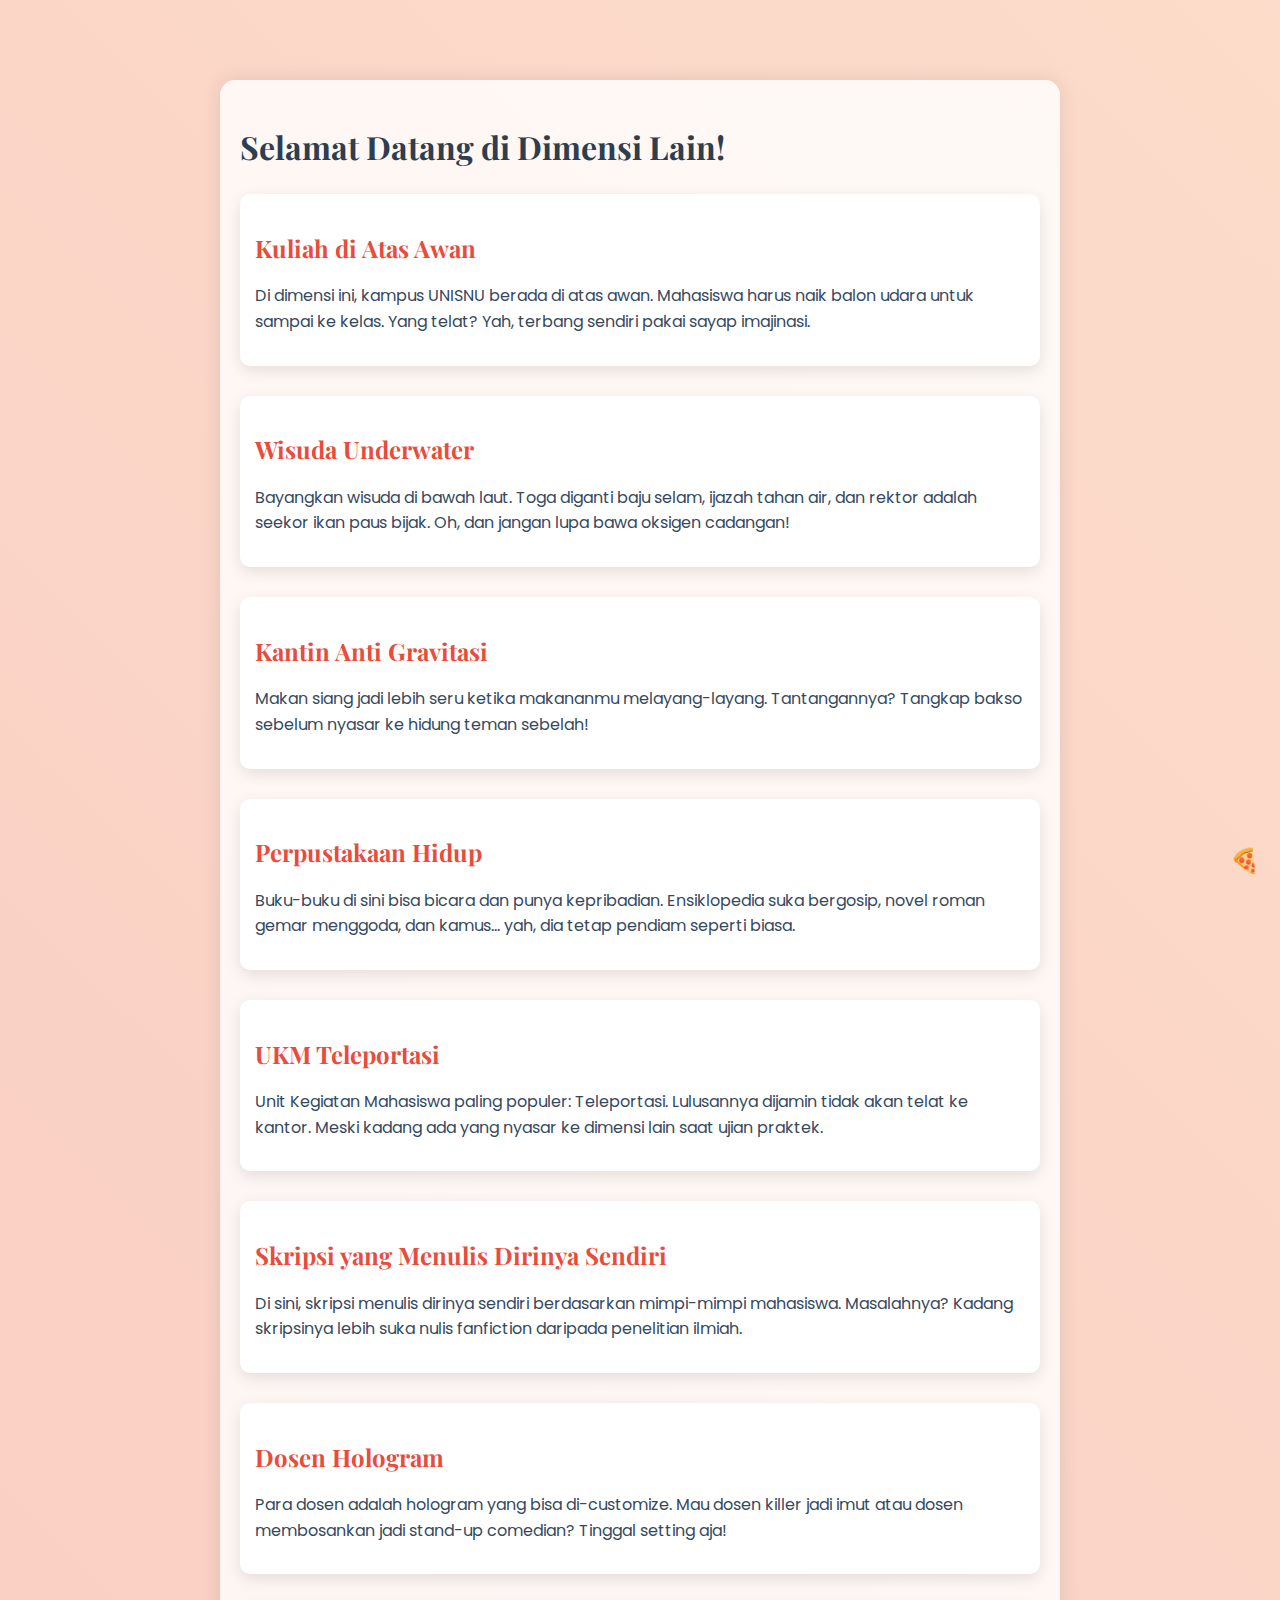
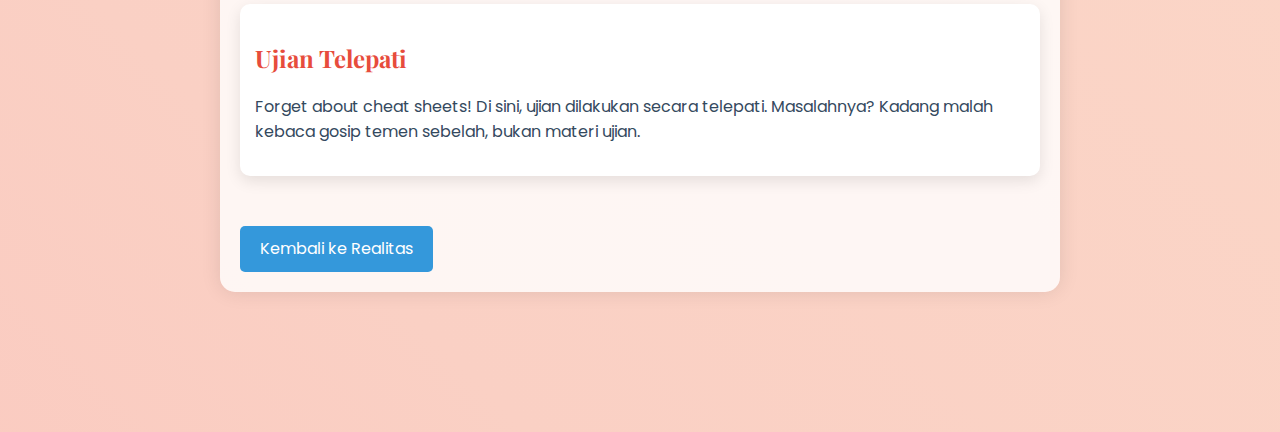
==== dimensi.html @ 14f24b8b "Add files via upload" ====
<!DOCTYPE html>
<html lang="id">
<head>
    <meta charset="UTF-8">
    <meta name="viewport" content="width=device-width, initial-scale=1.0">
    <title>Dimensi Lain Wisnu Hidayat</title>
    <link href="https://fonts.googleapis.com/css2?family=Poppins:wght@400;600&family=Playfair+Display:wght@700&display=swap" rel="stylesheet">
    <link rel="stylesheet" href="https://cdnjs.cloudflare.com/ajax/libs/font-awesome/6.0.0-beta3/css/all.min.css">
    <link rel="stylesheet" href="styles.css">
    <style>
        body {
            background: linear-gradient(45deg, #ff9a9e, #fad0c4, #ffecd2);
            animation: gradientBG 15s ease infinite;
            background-size: 400% 400%;
        }
        @keyframes gradientBG {
            0% {background-position: 0% 50%;}
            50% {background-position: 100% 50%;}
            100% {background-position: 0% 50%;}
        }
        .dimension-content {
            max-width: 800px;
            margin: 80px auto;
            padding: 20px;
            background-color: rgba(255, 255, 255, 0.8);
            border-radius: 15px;
            box-shadow: 0 0 20px rgba(0,0,0,0.1);
        }
        .dimension-item {
            margin-bottom: 30px;
            padding: 15px;
            background-color: #fff;
            border-radius: 10px;
            box-shadow: 0 5px 15px rgba(0,0,0,0.1);
            transition: all 0.3s ease;
            cursor: pointer;
        }
        .dimension-item:hover {
            transform: translateY(-5px) rotate(2deg);
            box-shadow: 0 10px 20px rgba(0,0,0,0.15);
        }
        .back-button {
            display: inline-block;
            margin-top: 20px;
            padding: 10px 20px;
            background-color: #3498db;
            color: #fff;
            text-decoration: none;
            border-radius: 5px;
            transition: all 0.3s ease;
        }
        .back-button:hover {
            background-color: #2980b9;
            transform: scale(1.05);
        }
        .dimension-item h2 {
            color: #e74c3c;
            margin-bottom: 10px;
        }
        .dimension-item p {
            color: #34495e;
        }
        .easter-egg {
            position: fixed;
            bottom: 20px;
            right: 20px;
            font-size: 24px;
            cursor: pointer;
        }
        .hidden-message {
            display: none;
            position: fixed;
            top: 50%;
            left: 50%;
            transform: translate(-50%, -50%);
            background-color: rgba(0, 0, 0, 0.8);
            color: #fff;
            padding: 20px;
            border-radius: 10px;
            font-size: 18px;
            text-align: center;
        }
    </style>
</head>
<body>
    <div class="dimension-content">
        <h1>Selamat Datang di Dimensi Lain!</h1>
        
        <div class="dimension-item" onclick="toggleEffect(this)">
            <h2>Kuliah di Atas Awan</h2>
            <p>Di dimensi ini, kampus UNISNU berada di atas awan. Mahasiswa harus naik balon udara untuk sampai ke kelas. Yang telat? Yah, terbang sendiri pakai sayap imajinasi.</p>
        </div>
        
        <div class="dimension-item" onclick="toggleEffect(this)">
            <h2>Wisuda Underwater</h2>
            <p>Bayangkan wisuda di bawah laut. Toga diganti baju selam, ijazah tahan air, dan rektor adalah seekor ikan paus bijak. Oh, dan jangan lupa bawa oksigen cadangan!</p>
        </div>
        
        <div class="dimension-item" onclick="toggleEffect(this)">
            <h2>Kantin Anti Gravitasi</h2>
            <p>Makan siang jadi lebih seru ketika makananmu melayang-layang. Tantangannya? Tangkap bakso sebelum nyasar ke hidung teman sebelah!</p>
        </div>
        
        <div class="dimension-item" onclick="toggleEffect(this)">
            <h2>Perpustakaan Hidup</h2>
            <p>Buku-buku di sini bisa bicara dan punya kepribadian. Ensiklopedia suka bergosip, novel roman gemar menggoda, dan kamus... yah, dia tetap pendiam seperti biasa.</p>
        </div>
        
        <div class="dimension-item" onclick="toggleEffect(this)">
            <h2>UKM Teleportasi</h2>
            <p>Unit Kegiatan Mahasiswa paling populer: Teleportasi. Lulusannya dijamin tidak akan telat ke kantor. Meski kadang ada yang nyasar ke dimensi lain saat ujian praktek.</p>
        </div>
        
        <div class="dimension-item" onclick="toggleEffect(this)">
            <h2>Skripsi yang Menulis Dirinya Sendiri</h2>
            <p>Di sini, skripsi menulis dirinya sendiri berdasarkan mimpi-mimpi mahasiswa. Masalahnya? Kadang skripsinya lebih suka nulis fanfiction daripada penelitian ilmiah.</p>
        </div>

        <div class="dimension-item" onclick="toggleEffect(this)">
            <h2>Dosen Hologram</h2>
            <p>Para dosen adalah hologram yang bisa di-customize. Mau dosen killer jadi imut atau dosen membosankan jadi stand-up comedian? Tinggal setting aja!</p>
        </div>

        <div class="dimension-item" onclick="toggleEffect(this)">
            <h2>Ujian Telepati</h2>
            <p>Forget about cheat sheets! Di sini, ujian dilakukan secara telepati. Masalahnya? Kadang malah kebaca gosip temen sebelah, bukan materi ujian.</p>
        </div>
        
        <a href="index.html" class="back-button">Kembali ke Realitas</a>
    </div>

    <div class="easter-egg" onclick="showEasterEgg()">🍕</div>
    <div class="hidden-message" id="easterEggMessage">Selamat! Anda menemukan pizza dimensi lain. Rasanya? Bayangkan perpaduan antara indomie, durian, dan es krim vanilla. Enak? Mungkin. Aneh? Pasti.</div>

    <script>
        function toggleEffect(element) {
            element.style.transform = element.style.transform === 'scale(1.1) rotate(5deg)' 
                ? 'scale(1) rotate(0deg)' 
                : 'scale(1.1) rotate(5deg)';
            
            // Mengubah warna latar belakang secara acak
            element.style.backgroundColor = getRandomColor();
        }

        function getRandomColor() {
            const letters = '0123456789ABCDEF';
            let color = '#';
            for (let i = 0; i < 6; i++) {
                color += letters[Math.floor(Math.random() * 16)];
            }
            return color;
        }

        function showEasterEgg() {
            const message = document.getElementById('easterEggMessage');
            message.style.display = 'block';
            setTimeout(() => {
                message.style.display = 'none';
            }, 5000);
        }

        // Efek hover untuk item dimensi
        document.querySelectorAll('.dimension-item').forEach(item => {
            item.addEventListener('mouseover', () => {
                item.style.transform = 'scale(1.05) rotate(2deg)';
            });
            item.addEventListener('mouseout', () => {
                item.style.transform = 'scale(1) rotate(0deg)';
            });
        });

        // Animasi untuk tombol kembali
        const backButton = document.querySelector('.back-button');
        backButton.addEventListener('mouseover', () => {
            backButton.style.transform = 'scale(1.1) rotate(-5deg)';
        });
        backButton.addEventListener('mouseout', () => {
            backButton.style.transform = 'scale(1) rotate(0deg)';
        });

        // Easter egg tersembunyi: Konami Code
        let konamiCode = '';
        const secretCode = 'ArrowUpArrowUpArrowDownArrowDownArrowLeftArrowRightArrowLeftArrowRightba';
        document.addEventListener('keydown', (e) => {
            konamiCode += e.key;
            if (konamiCode.includes(secretCode)) {
                alert('Wow! Anda telah menemukan kode rahasia! Selamat, Anda resmi menjadi mahasiswa dimensi lain!');
                document.body.style.fontFamily = '"Comic Sans MS", cursive';
                konamiCode = '';
            }
            if (konamiCode.length > secretCode.length) {
                konamiCode = konamiCode.substr(konamiCode.length - secretCode.length);
            }
        });
    </script>
</body>
</html>
---- styles.css ----
:root {
    --primary-color: #3498db;
    --secondary-color: #2c3e50;
    --accent-color: #e74c3c;
    --text-color: #333;
    --bg-color: #f4f4f4;
    --card-bg: #fff;
}

body {
    font-family: 'Poppins', sans-serif;
    line-height: 1.6;
    margin: 0;
    padding: 0;
    background-color: var(--bg-color);
    color: var(--text-color);
    transition: background-color 0.3s ease, color 0.3s ease;
    padding-bottom: 60px;
}

header {
    background-color: var(--secondary-color);
    color: #fff;
    padding: 1rem;
    position: fixed;
    width: 100%;
    top: 0;
    z-index: 1000;
    box-shadow: 0 2px 5px rgba(0,0,0,0.1);
}

nav ul {
    list-style-type: none;
    padding: 0;
    display: flex;
    justify-content: center;
}

nav ul li {
    margin: 0 15px;
}

nav ul li a {
    color: #fff;
    text-decoration: none;
    font-weight: 600;
    transition: color 0.3s ease;
    position: relative;
}

nav ul li a::after {
    content: '';
    position: absolute;
    width: 100%;
    height: 2px;
    bottom: -5px;
    left: 0;
    background-color: var(--accent-color);
    visibility: hidden;
    transform: scaleX(0);
    transition: all 0.3s ease-in-out;
}

nav ul li a:hover::after {
    visibility: visible;
    transform: scaleX(1);
}

main {
    padding: 80px 2rem 2rem;
    max-width: 800px;
    margin: 0 auto;
}

h1, h2 {
    font-family: 'Playfair Display', serif;
    color: var(--secondary-color);
}

.card {
    background-color: var(--card-bg);
    padding: 20px;
    border-radius: 8px;
    box-shadow: 0 4px 6px rgba(0,0,0,0.1);
    margin-bottom: 20px;
    transition: transform 0.3s ease, box-shadow 0.3s ease;
}

.card:hover {
    transform: translateY(-5px);
    box-shadow: 0 6px 12px rgba(0,0,0,0.15);
}

form {
    display: flex;
    flex-direction: column;
}

label {
    margin-top: 10px;
}

input[type="text"], input[type="email"], textarea {
    width: 100%;
    padding: 10px;
    margin-top: 5px;
    border: 1px solid #ddd;
    border-radius: 4px;
    transition: border-color 0.3s ease, box-shadow 0.3s ease;
}

input[type="text"]:focus, input[type="email"]:focus, textarea:focus {
    border-color: var(--primary-color);
    outline: none;
    box-shadow: 0 0 5px rgba(52, 152, 219, 0.5);
}

button {
    background-color: var(--primary-color);
    color: #fff;
    padding: 10px 15px;
    border: none;
    margin-top: 10px;
    cursor: pointer;
    border-radius: 4px;
    transition: background-color 0.3s ease, transform 0.3s ease;
    display: inline-flex;
    align-items: center;
    justify-content: center;
}

button:hover {
    background-color: #2980b9;
    transform: translateY(-2px);
}

button i {
    margin-right: 5px;
}

table {
    width: 100%;
    border-collapse: collapse;
    margin-top: 20px;
}

th, td {
    border: 1px solid #ddd;
    padding: 12px;
    text-align: left;
    transition: background-color 0.3s ease;
}

th {
    background-color: var(--primary-color);
    color: #fff;
}

tr:hover {
    background-color: rgba(52, 152, 219, 0.1);
}

img {
    max-width: 200px;
    border-radius: 50%;
    margin: 20px auto;
    display: block;
    border: 5px solid var(--primary-color);
    transition: transform 0.3s ease, box-shadow 0.3s ease;
}

img:hover {
    transform: scale(1.05) rotate(5deg);
    box-shadow: 0 8px 15px rgba(0,0,0,0.2);
}

footer {
    background-color: var(--secondary-color);
    color: #fff;
    text-align: center;
    padding: 0.5rem;
    position: fixed;
    bottom: 0;
    width: 100%;
    font-size: 0.8rem;
}

.hidden {
    display: none;
}

#blogSection {
    margin-top: 20px;
}

.blog-post {
    background-color: var(--card-bg);
    padding: 15px;
    margin-bottom: 15px;
    border-radius: 8px;
    box-shadow: 0 2px 5px rgba(0,0,0,0.1);
    transition: transform 0.3s ease;
}

.blog-post:hover {
    transform: translateY(-3px);
}

.blog-post h3 {
    margin-top: 0;
    color: var(--secondary-color);
}

#addBlogForm {
    margin-top: 20px;
}

.theme-toggle {
    position: fixed;
    top: 10px;
    right: 10px;
    background-color: var(--accent-color);
    color: #fff;
    border: none;
    padding: 5px 10px;
    border-radius: 4px;
    cursor: pointer;
    z-index: 1001;
}

.loading {
    display: inline-block;
    width: 20px;
    height: 20px;
    border: 3px solid rgba(255,255,255,.3);
    border-radius: 50%;
    border-top-color: #fff;
    animation: spin 1s ease-in-out infinite;
    margin-right: 10px;
}

@keyframes spin {
    to { transform: rotate(360deg); }
}

.notification {
    position: fixed;
    top: 20px;
    right: 20px;
    padding: 15px 20px;
    background-color: var(--accent-color);
    color: #fff;
    border-radius: 4px;
    box-shadow: 0 4px 6px rgba(0,0,0,0.1);
    opacity: 0;
    transform: translateY(-20px);
    transition: opacity 0.3s ease, transform 0.3s ease;
}

.show-notification {
    opacity: 1;
    transform: translateY(0);
}

@media (max-width: 600px) {
    nav ul {
        flex-direction: column;
        align-items: center;
    }

    nav ul li {
        margin: 5px 0;
    }
}

.dark-mode {
    --bg-color: #1a1a1a;
    --text-color: #f4f4f4;
    --card-bg: #2a2a2a;
}

.quote {
    font-style: italic;
    color: var(--accent-color);
    text-align: center;
    margin: 20px 0;
}

.interactive-element {
    cursor: pointer;
    transition: all 0.3s ease;
}

.interactive-element:hover {
    transform: scale(1.05);
}

#funFact {
    background-color: var(--accent-color);
    color: #fff;
    padding: 10px;
    border-radius: 4px;
    margin-top: 20px;
    text-align: center;
    cursor: pointer;
}

#funFact:hover {
    background-color: #c0392b;
}

.photo-gallery {
    display: grid;
    grid-template-columns: repeat(auto-fill, minmax(150px, 1fr));
    gap: 10px;
    margin-top: 20px;
}

.gallery-photo {
    width: 100%;
    height: 150px;
    object-fit: cover;
    border-radius: 4px;
    transition: transform 0.3s ease;
}

.gallery-photo:hover {
    transform: scale(1.05);
}

.dimension-button {
    background-color: #9b59b6;
    color: #fff;
    padding: 8px 15px;
    border-radius: 20px;
    transition: all 0.3s ease;
}

.dimension-button:hover {
    background-color: #8e44ad;
    transform: scale(1.05) rotate(3deg);
    box-shadow: 0 0 15px rgba(155, 89, 182, 0.7);
}
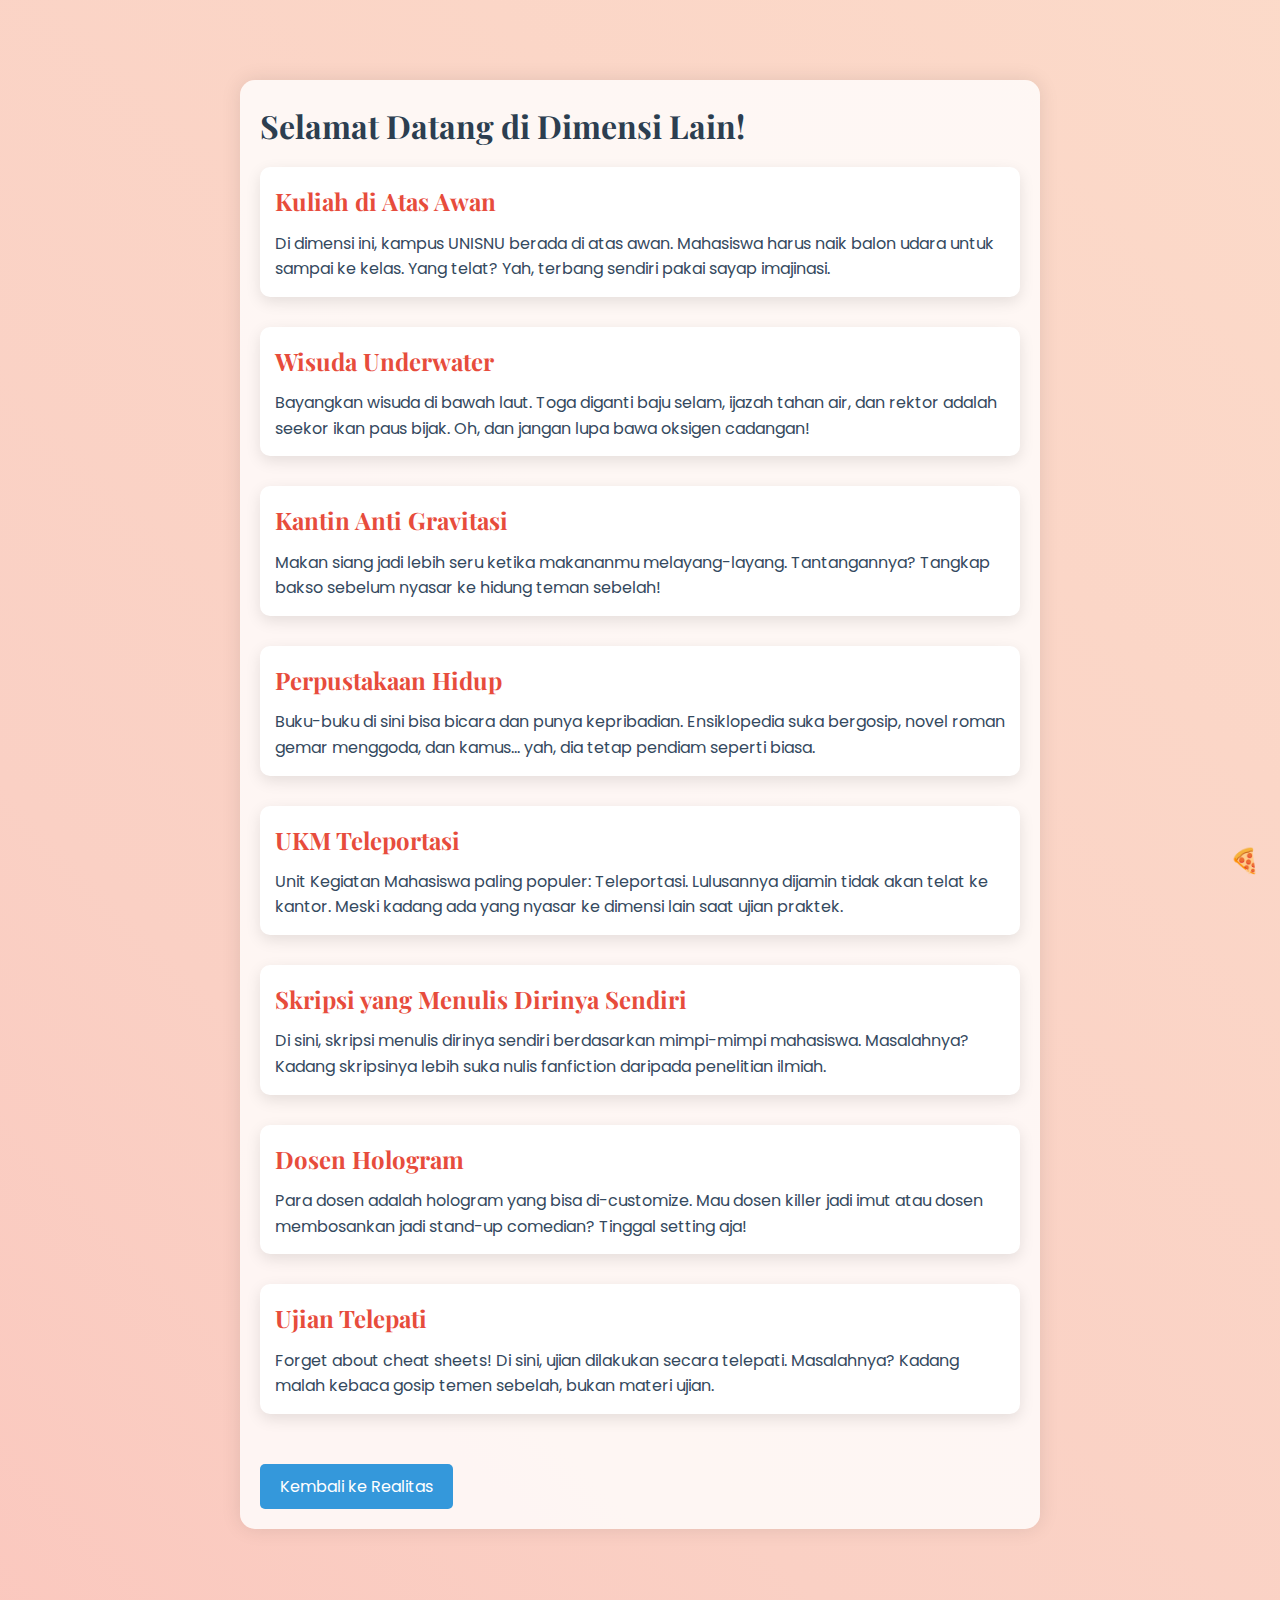
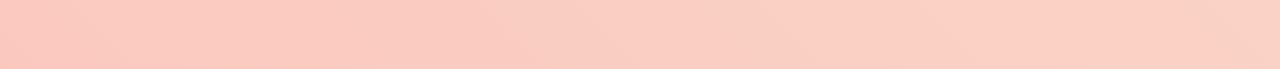
==== commit 120fc988: "Update dimensi.html" ====
--- a/dimensi.html
+++ b/dimensi.html
@@ -66,6 +66,10 @@
             right: 20px;
             font-size: 24px;
             cursor: pointer;
+            transition: all 0.3s ease;
+        }
+        .easter-egg:hover {
+            transform: scale(1.2) rotate(15deg);
         }
         .hidden-message {
             display: none;
@@ -79,6 +83,22 @@
             border-radius: 10px;
             font-size: 18px;
             text-align: center;
+            z-index: 1000;
+        }
+        @media screen and (max-width: 600px) {
+            .dimension-content {
+                margin: 60px auto;
+                padding: 15px;
+            }
+            .dimension-item {
+                padding: 10px;
+            }
+            h1 {
+                font-size: 24px;
+            }
+            .dimension-item h2 {
+                font-size: 18px;
+            }
         }
     </style>
 </head>
@@ -192,6 +212,44 @@
                 konamiCode = konamiCode.substr(konamiCode.length - secretCode.length);
             }
         });
+
+        // Animasi parallax sederhana
+        window.addEventListener('scroll', () => {
+            const items = document.querySelectorAll('.dimension-item');
+            items.forEach((item, index) => {
+                const speed = 1 + index * 0.1;
+                const yPos = -(window.pageYOffset * speed / 10);
+                item.style.transform = `translateY(${yPos}px)`;
+            });
+        });
+
+        // Efek gelombang saat klik
+        document.addEventListener('click', (e) => {
+            const ripple = document.createElement('div');
+            ripple.className = 'ripple';
+            document.body.appendChild(ripple);
+            ripple.style.left = `${e.clientX}px`;
+            ripple.style.top = `${e.clientY}px`;
+            ripple.style.animation = 'ripple-effect .4s linear';
+            ripple.onanimationend = () => document.body.removeChild(ripple);
+        });
     </script>
+    <style>
+        .ripple {
+            position: fixed;
+            border-radius: 50%;
+            background: rgba(255, 255, 255, 0.4);
+            transform: scale(0);
+            pointer-events: none;
+            width: 100px;
+            height: 100px;
+        }
+        @keyframes ripple-effect {
+            to {
+                transform: scale(2.5);
+                opacity: 0;
+            }
+        }
+    </style>
 </body>
-</html>+</html>
--- a/styles.css
+++ b/styles.css
@@ -7,11 +7,15 @@
     --card-bg: #fff;
 }
 
+* {
+    box-sizing: border-box;
+    margin: 0;
+    padding: 0;
+}
+
 body {
     font-family: 'Poppins', sans-serif;
     line-height: 1.6;
-    margin: 0;
-    padding: 0;
     background-color: var(--bg-color);
     color: var(--text-color);
     transition: background-color 0.3s ease, color 0.3s ease;
@@ -29,15 +33,26 @@
     box-shadow: 0 2px 5px rgba(0,0,0,0.1);
 }
 
+nav {
+    display: flex;
+    justify-content: space-between;
+    align-items: center;
+    max-width: 1200px;
+    margin: 0 auto;
+}
+
+.logo {
+    font-size: 1.5rem;
+    font-weight: bold;
+}
+
 nav ul {
     list-style-type: none;
-    padding: 0;
     display: flex;
-    justify-content: center;
 }
 
 nav ul li {
-    margin: 0 15px;
+    margin-left: 20px;
 }
 
 nav ul li a {
@@ -75,6 +90,7 @@
 h1, h2 {
     font-family: 'Playfair Display', serif;
     color: var(--secondary-color);
+    margin-bottom: 1rem;
 }
 
 .card {
@@ -138,26 +154,23 @@
     margin-right: 5px;
 }
 
-table {
-    width: 100%;
-    border-collapse: collapse;
+.profile-info {
+    display: grid;
+    grid-template-columns: repeat(auto-fit, minmax(250px, 1fr));
+    gap: 20px;
     margin-top: 20px;
 }
 
-th, td {
-    border: 1px solid #ddd;
-    padding: 12px;
-    text-align: left;
-    transition: background-color 0.3s ease;
-}
-
-th {
-    background-color: var(--primary-color);
-    color: #fff;
-}
-
-tr:hover {
-    background-color: rgba(52, 152, 219, 0.1);
+.info-item {
+    background-color: #f8f8f8;
+    padding: 15px;
+    border-radius: 8px;
+    box-shadow: 0 2px 4px rgba(0,0,0,0.1);
+}
+
+.info-item h3 {
+    color: var(--primary-color);
+    margin-bottom: 5px;
 }
 
 img {
@@ -262,17 +275,6 @@
     transform: translateY(0);
 }
 
-@media (max-width: 600px) {
-    nav ul {
-        flex-direction: column;
-        align-items: center;
-    }
-
-    nav ul li {
-        margin: 5px 0;
-    }
-}
-
 .dark-mode {
     --bg-color: #1a1a1a;
     --text-color: #f4f4f4;
@@ -284,6 +286,9 @@
     color: var(--accent-color);
     text-align: center;
     margin: 20px 0;
+    padding: 10px;
+    background-color: rgba(231, 76, 60, 0.1);
+    border-radius: 8px;
 }
 
 .interactive-element {
@@ -298,34 +303,17 @@
 #funFact {
     background-color: var(--accent-color);
     color: #fff;
-    padding: 10px;
-    border-radius: 4px;
+    padding: 15px;
+    border-radius: 8px;
     margin-top: 20px;
     text-align: center;
     cursor: pointer;
+    transition: all 0.3s ease;
 }
 
 #funFact:hover {
     background-color: #c0392b;
-}
-
-.photo-gallery {
-    display: grid;
-    grid-template-columns: repeat(auto-fill, minmax(150px, 1fr));
-    gap: 10px;
-    margin-top: 20px;
-}
-
-.gallery-photo {
-    width: 100%;
-    height: 150px;
-    object-fit: cover;
-    border-radius: 4px;
-    transition: transform 0.3s ease;
-}
-
-.gallery-photo:hover {
-    transform: scale(1.05);
+    transform: translateY(-3px);
 }
 
 .dimension-button {
@@ -340,4 +328,89 @@
     background-color: #8e44ad;
     transform: scale(1.05) rotate(3deg);
     box-shadow: 0 0 15px rgba(155, 89, 182, 0.7);
-}+}
+
+.nav-toggle {
+    display: none;
+}
+
+.nav-toggle-label {
+    display: none;
+    cursor: pointer;
+}
+
+@media screen and (max-width: 768px) {
+    nav ul {
+        display: none;
+        flex-direction: column;
+        position: absolute;
+        top: 100%;
+        left: 0;
+        width: 100%;
+        background-color: var(--secondary-color);
+        padding: 20px 0;
+    }
+
+    nav ul li {
+        margin: 10px 0;
+    }
+
+    .nav-toggle-label {
+        display: block;
+    }
+
+    .nav-toggle-label span,
+    .nav-toggle-label span::before,
+    .nav-toggle-label span::after {
+        display: block;
+        background: #fff;
+        height: 2px;
+        width: 2em;
+        border-radius: 2px;
+        position: relative;
+    }
+
+    .nav-toggle-label span::before,
+    .nav-toggle-label span::after {
+        content: '';
+        position: absolute;
+    }
+
+    .nav-toggle-label span::before {
+        bottom: 7px;
+    }
+
+    .nav-toggle-label span::after {
+        top: 7px;
+    }
+
+    .nav-toggle:checked ~ ul {
+        display: flex;
+    }
+
+    main {
+        padding-top: 100px;
+    }
+
+    .profile-info {
+        grid-template-columns: 1fr;
+    }
+}
+
+@media screen and (max-width: 480px) {
+    body {
+        font-size: 14px;
+    }
+
+    h1 {
+        font-size: 24px;
+    }
+
+    h2 {
+        font-size: 20px;
+    }
+
+    .card {
+        padding: 15px;
+    }
+}
